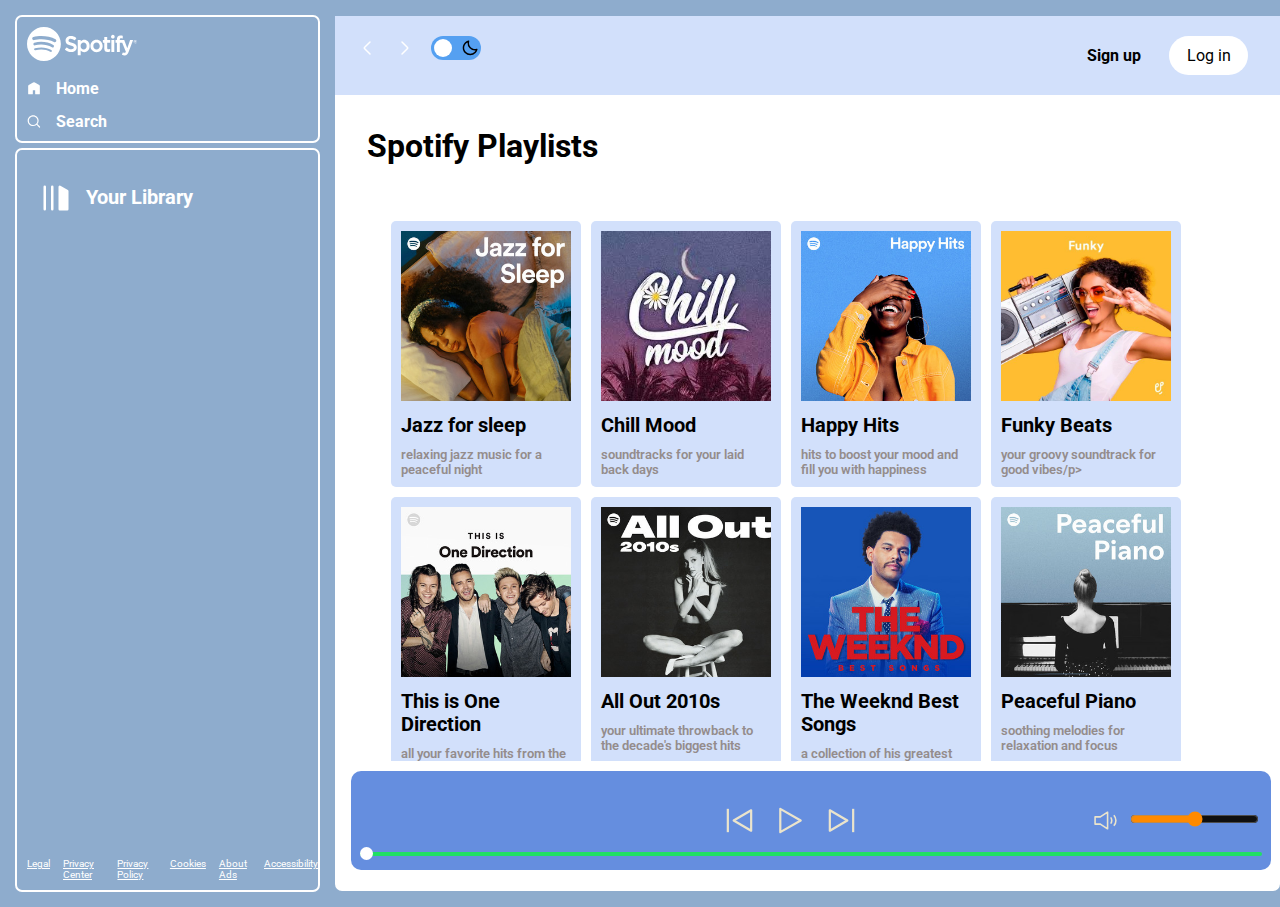
==== index.html @ 8d00a8cb "Add files via upload" ====
<!DOCTYPE html>
<html lang="en">
  <head>
    <meta charset="UTF-8" />
    <meta name="viewport" content="width=device-width, initial-scale=1.0" />
    <link rel="stylesheet" href="style.css" />
    <link rel="stylesheet" href="utility.css" />
    <title>Spotify - Web Player: Music for everyone</title>
  </head>

  <body>
    <div class="container flex bg-black">
      <div class="left">
        <div class="close">
          <img width="30" class="invert" src="close.svg" alt="" />
        </div>
        <div class="home bg-grey rounded m-1 p-1">
          <div class="logo">
            <img width="110" class="invert" src="logo.svg" alt="" />
          </div>
          <ul>
            <li><img class="invert" src="home.svg" alt="home" />Home</li>
            <li><img class="invert" src="search.svg" alt="Search" />Search</li>
          </ul>
        </div>

        <div class="library bg-grey rounded m-1 p-1">
          <div class="heading">
            <img class="invert" src="playlist.svg" alt="" />
            <h2>Your Library</h2>
          </div>

          <div class="songList">
            <ul></ul>
          </div>

          <div class="footer">
            <div>
              <a href="https://www.spotify.com/jp/legal/"><span>Legal</span></a>
            </div>
            <div>
              <a href="https://www.spotify.com/jp/privacy/"
                ><span>Privacy Center</span></a
              >
            </div>
            <div>
              <a href="https://www.spotify.com/jp/legal/privacy-policy/"
                ><span>Privacy Policy</span></a
              >
            </div>
            <div>
              <a href="https://www.spotify.com/jp/legal/cookies-policy/"
                ><span>Cookies</span></a
              >
            </div>
            <div>
              <a href="https://www.spotify.com/jp/legal/privacy-policy/#s3"
                ><span>About Ads</span></a
              >
            </div>
            <div>
              <a href="https://www.spotify.com/jp/accessibility/"
                ><span>Accessibility</span></a
              >
            </div>
          </div>
        </div>
      </div>
      <div class="right bg-grey rounded">
        <div class="header">
          <div class="nav">
            <div class="hamburgerContainer">
              <img
                width="40"
                class="invert hamburger"
                src="hamburger.svg"
                alt=""
              />
              <svg
                width="24"
                height="24"
                viewBox="0 0 24 24"
                fill="none"
                xmlns="http://www.w3.org/2000/svg"
              >
                <path
                  d="M15 6L9.70711 11.2929C9.37377 11.6262 9.20711 11.7929 9.20711 12C9.20711 12.2071 9.37377 12.3738 9.70711 12.7071L15 18"
                  stroke="#ffffff"
                  stroke-width="1.5"
                  stroke-linecap="round"
                  stroke-linejoin="round"
                />
              </svg>
              <svg
                width="24"
                height="24"
                viewBox="0 0 24 24"
                fill="none"
                xmlns="http://www.w3.org/2000/svg"
              >
                <path
                  d="M9 18L14.2929 12.7071C14.6262 12.3738 14.7929 12.2071 14.7929 12C14.7929 11.7929 14.6262 11.6262 14.2929 11.2929L9 6"
                  stroke="#ffffff"
                  stroke-width="1.5"
                  stroke-linecap="round"
                  stroke-linejoin="round"
                />
              </svg>
              <div class="toggle-container">
                <button class="toggle-button" onclick="toggleButton()">
                  <span class="toggle-icon toggle-left"
                    ><svg
                      stroke="currentColor"
                      fill="var(--text-color)"
                      stroke-width="0"
                      viewBox="0 0 24 24"
                      height="18px"
                      width="18px"
                      xmlns="http://www.w3.org/2000/svg"
                    >
                      <path
                        d="M6.993 12c0 2.761 2.246 5.007 5.007 5.007s5.007-2.246 5.007-5.007S14.761 6.993 12 6.993 6.993 9.239 6.993 12zM12 8.993c1.658 0 3.007 1.349 3.007 3.007S13.658 15.007 12 15.007 8.993 13.658 8.993 12 10.342 8.993 12 8.993zM10.998 19h2v3h-2zm0-17h2v3h-2zm-9 9h3v2h-3zm17 0h3v2h-3zM4.219 18.363l2.12-2.122 1.415 1.414-2.12 2.122zM16.24 6.344l2.122-2.122 1.414 1.414-2.122 2.122zM6.342 7.759 4.22 5.637l1.415-1.414 2.12 2.122zm13.434 10.605-1.414 1.414-2.122-2.122 1.414-1.414z"
                      ></path></svg
                  ></span>
                  <span class="toggle-icon toggle-right"
                    ><svg
                      stroke="currentColor"
                      fill="var(--background-color)"
                      stroke-width="0"
                      viewBox="0 0 24 24"
                      height="18px"
                      width="18px"
                      xmlns="http://www.w3.org/2000/svg"
                    >
                      <path
                        d="M20.742 13.045a8.088 8.088 0 0 1-2.077.271c-2.135 0-4.14-.83-5.646-2.336a8.025 8.025 0 0 1-2.064-7.723A1 1 0 0 0 9.73 2.034a10.014 10.014 0 0 0-4.489 2.582c-3.898 3.898-3.898 10.243 0 14.143a9.937 9.937 0 0 0 7.072 2.93 9.93 9.93 0 0 0 7.07-2.929 10.007 10.007 0 0 0 2.583-4.491 1.001 1.001 0 0 0-1.224-1.224zm-2.772 4.301a7.947 7.947 0 0 1-5.656 2.343 7.953 7.953 0 0 1-5.658-2.344c-3.118-3.119-3.118-8.195 0-11.314a7.923 7.923 0 0 1 2.06-1.483 10.027 10.027 0 0 0 2.89 7.848 9.972 9.972 0 0 0 7.848 2.891 8.036 8.036 0 0 1-1.484 2.059z"
                      ></path></svg
                  ></span>
                  <span class="toggle-circle"></span>
                </button>
              </div>
            </div>
          </div>

          <div class="buttons">
            <button class="signupbtn"><a href="index1.html">Sign up</a></button>
            <button class="loginbtn"><a href="index1.html">Log in</a></button>
          </div>
        </div>
        <div class="spotifyPlaylists">
          <h1>Spotify Playlists</h1>
          <div class="cardContainer">
            <div data.folder="ncs" class="card">
              <class class="image-wrapper">
                <div class="play">
                  <svg
                    width="42"
                    height="42"
                    viewBox="0 0 42 42"
                    xmlns="http://www.w3.org/2000/svg"
                  >
                    <!-- Circular background with #1fdf64 color -->
                    <circle cx="21" cy="21" r="21" fill="#1fdf64" />

                    <!-- Larger solid black play button -->
                    <path d="M13 29V13L30 21L13 29Z" fill="black" />
                  </svg>
                </div>
                <img src="cover.jpg" alt="image" />
              </class>

              <h2>Jazz for sleep</h2>
              <p>relaxing jazz music for a peaceful night</p>
            </div>

            <div data.folder="cs" class="card">
              <class class="image-wrapper">
                <div class="play">
                  <svg
                    width="42"
                    height="42"
                    viewBox="0 0 42 42"
                    xmlns="http://www.w3.org/2000/svg"
                  >
                    <circle cx="21" cy="21" r="21" fill="#1fdf64" />

                    <path d="M13 29V13L30 21L13 29Z" fill="black" />
                  </svg>
                </div>
                <img src="cover (3).jpg" alt="image" />
              </class>

              <h2>Chill Mood</h2>
              <p>soundtracks for your laid back days</p>
            </div>

            <div data.folder="ncs2" class="card">
              <class class="image-wrapper">
                <div class="play">
                  <svg
                    width="42"
                    height="42"
                    viewBox="0 0 42 42"
                    xmlns="http://www.w3.org/2000/svg"
                  >
                    <circle cx="21" cy="21" r="21" fill="#1fdf64" />

                    <path d="M13 29V13L30 21L13 29Z" fill="black" />
                  </svg>
                </div>
                <img src="cover (9).jpg" alt="image" />
              </class>
              <h2>Happy Hits</h2>
              <p>hits to boost your mood and fill you with happiness</p>
            </div>

            <div data.folder="cs2" class="card">
              <class class="image-wrapper">
                <div class="play">
                  <svg
                    width="42"
                    height="42"
                    viewBox="0 0 42 42"
                    xmlns="http://www.w3.org/2000/svg"
                  >
                    <circle cx="21" cy="21" r="21" fill="#1fdf64" />

                    <path d="M13 29V13L30 21L13 29Z" fill="black" />
                  </svg>
                </div>
                <img src="cover (6).jpg" alt="image" />
              </class>

              <h2>Funky Beats</h2>
              <p>your groovy soundtrack for good vibes/p></p>
            </div>

            <div data.folder="ncs3" class="card">
              <class class="image-wrapper">
                <div class="play">
                  <svg
                    width="42"
                    height="42"
                    viewBox="0 0 42 42"
                    xmlns="http://www.w3.org/2000/svg"
                  >
                    <circle cx="21" cy="21" r="21" fill="#1fdf64" />

                    <path d="M13 29V13L30 21L13 29Z" fill="black" />
                  </svg>
                </div>
                <img src="oneD.jpeg" alt="image" />
              </class>

              <h2>This is One Direction</h2>
              <p>all your favorite hits from the iconic band</p>
            </div>

            <div data.folder="cs3" class="card">
              <class class="image-wrapper">
                <div class="play">
                  <svg
                    width="42"
                    height="42"
                    viewBox="0 0 42 42"
                    xmlns="http://www.w3.org/2000/svg"
                  >
                    <circle cx="21" cy="21" r="21" fill="#1fdf64" />

                    <path d="M13 29V13L30 21L13 29Z" fill="black" />
                  </svg>
                </div>
                <img src="allOut2010.jpeg" alt="image" />
              </class>

              <h2>All Out 2010s</h2>
              <p>your ultimate throwback to the decade's biggest hits</p>
            </div>

            <div data.folder="ncs4" class="card">
              <class class="image-wrapper">
                <div class="play">
                  <svg
                    width="42"
                    height="42"
                    viewBox="0 0 42 42"
                    xmlns="http://www.w3.org/2000/svg"
                  >
                    <circle cx="21" cy="21" r="21" fill="#1fdf64" />

                    <path d="M13 29V13L30 21L13 29Z" fill="black" />
                  </svg>
                </div>
                <img src="weeknd.jpeg" alt="image" />
              </class>

              <h2>The Weeknd Best Songs</h2>
              <p>a collection of his greatest hits and unforgettable tracks</p>
            </div>

            <div data.folder="cs4" class="card">
              <class class="image-wrapper">
                <div class="play">
                  <svg
                    width="42"
                    height="42"
                    viewBox="0 0 42 42"
                    xmlns="http://www.w3.org/2000/svg"
                  >
                    <circle cx="21" cy="21" r="21" fill="#1fdf64" />

                    <path d="M13 29V13L30 21L13 29Z" fill="black" />
                  </svg>
                </div>
                <img src="piano.jpeg" alt="image" />
              </class>

              <h2>Peaceful Piano</h2>
              <p>soothing melodies for relaxation and focus</p>
            </div>

            <div data.folder="ncs5" class="card">
              <class class="image-wrapper">
                <div class="play">
                  <svg
                    width="42"
                    height="42"
                    viewBox="0 0 42 42"
                    xmlns="http://www.w3.org/2000/svg"
                  >
                    <circle cx="21" cy="21" r="21" fill="#1fdf64" />

                    <path d="M13 29V13L30 21L13 29Z" fill="black" />
                  </svg>
                </div>
                <img src="cover(12).jpeg" alt="image" />
              </class>

              <h2>Jazz in the Background</h2>
              <p>perfect background for your moments</p>
            </div>

            <div data.folder="cs5" class="card">
              <class class="image-wrapper">
                <div class="play">
                  <svg
                    width="42"
                    height="42"
                    viewBox="0 0 42 42"
                    xmlns="http://www.w3.org/2000/svg"
                  >
                    <circle cx="21" cy="21" r="21" fill="#1fdf64" />

                    <path d="M13 29V13L30 21L13 29Z" fill="black" />
                  </svg>
                </div>
                <img src="cover (10).jpg" alt="image" />
              </class>

              <h2>Karan Aujla Essentials</h2>
              <p>punjabi beats for every mood</p>
            </div>
          </div>
          <div class="playbar">
            <div class="seekbar">
              <div class="circle"></div>
            </div>
            <div class="abovebar">
              <div class="songinfo"></div>
              <div class="songbuttons">
                <img width="35" id="previous" src="prevsong.svg" alt="" />
                <img width="35" id="play" src="play.svg" alt="" />
                <img width="35" id="next" src="nextsong.svg" alt="" />
              </div>
              <div class="timevol">
                <div class="songtime"></div>
                <div class="volume">
                  <img width="25" src="volume.svg" alt="" />
                  <div class="range">
                    <input type="range" name="volume" id="" />
                  </div>
                </div>
              </div>
            </div>
          </div>
        </div>
      </div>
    </div>
    <script src="script.js"></script>
  </body>
</html>
---- style.css ----
@import url('https://fonts.googleapis.com/css2?family=Lato:wght@700&family=Roboto:ital,wght@0,100;0,300;0,400;0,500;0,700;0,900;1,100;1,300;1,400;1,500;1,700;1,900&display=swap');



.dark-theme body {
    background-color: #141b34;
    color: #ffffff;
}

.dark-theme .header {
    background-color: #363636;
}

.dark-theme .right {
    background-color: #1e1e1e;
}

.dark-theme .left {
    background-color: #121212;
}
.dark-theme .home {
    border: 2px solid #d1d1d1;
}
.dark-theme .library {
    border: 2px solid #d1d1d1;
}
.dark-theme .container {
   background-color: #1e1e1e;
}
.dark-theme .signupbtn {
   background-color: #363636;
}
.dark-theme .signupbtn a{
    color: white;
}
.dark-theme .loginbtn {
    border: 2px solid #d1d1d1;
}
.dark-theme .home .heading{
    font-weight: bold
}
.light-theme .home .heading{
    font-weight: bold
}
.light-theme .footer a{
    color: white;
}

.dark-theme .footer{
    display: flex;
    font-size: 10px;
    color: grey;
    gap: 13px;
    position: absolute;
    bottom: 0;
    padding: 10px 0;
}



.dark-theme .card {
    font-size: small;
    font-weight: 600;
    background-color: #2a2a2a;
    color: #d1d1d1;
}

.dark-theme .card:hover {
    background-color: #3a3a3a;
}

.toggle-container {
    display: inline-block;
}

.light-theme .toggle-button{
    background-color: #55a0f1;
}

.toggle-button {
    width: 50px;
    height: 24px;
    background-color: rgb(199, 199, 199);
    border: none;
    border-radius: 12px;
    position: relative;
    cursor: pointer;
    display: flex;
    align-items: center;
    justify-content: space-between;
    padding: 2px;
}


.toggle-icon {
    display: flex;
    align-items: center;
    justify-content: center;
}


.toggle-circle {
    background-color: #fff;
    width: 18px;
    height: 18px;
    border-radius: 50%;
    position: absolute;
    top: 3px;
    left: 3px;
    transition: transform 0.3s;
}


.toggle-button.active {
    background-color: #ddd; 
}

.toggle-button.active .toggle-circle {
    transform: translateX(26px); 
}



.light-theme body {
    background-color: #ffffff;
    color: #000000;
}


.light-theme .hamburger {
    color: #000000;
}

.light-theme .header {
    background-color: #D2E0FB;
    color: #000000;
}

.light-theme .right {
    background-color: #f0f0f0;
}
.light-theme .left {
    background-color: white;
}


.light-theme .library::-webkit-scrollbar {
    width: 12px; 
}

.light-theme .library::-webkit-scrollbar-track {
    background: #f1f1f1; 
}

.light-theme .library::-webkit-scrollbar-thumb {
    background: #007bff; 
    border-radius: 6px; 
}

.light-theme .library::-webkit-scrollbar-thumb:hover {
    background: #0056b3; 
}


.light-theme .library {
    scrollbar-width: thin; 
    scrollbar-color: #ffffff #8EACCD; 
}

body.dark-theme {
    background-color: #141b34;
    color: #ffffff;
}

.light-theme .left, .light-theme .home, .light-theme .library, .light-theme .container  {
    background-color: #8EACCD;
} 

.light-theme .cardContainer{
   max-height: 60vh;
}

.light-theme .songList ul li{
    background-color: #8EACCD;
    border: 2px solid white;
    cursor: pointer;
}
.light-theme .home{
    background-color: #8EACCD;
    border: 2px solid white;
}
.light-theme .library{
    background-color: #8EACCD;
    border: 2px solid white;
}
.light-theme .songList ul li:hover{
    background-color: #5e93fb;
    cursor: pointer;
    --a: 1;
}

.light-theme .playbar{
    background-color: #9a7120;
}

.light-theme .signupbtn a:hover{
    color:#0c58f1;
}
.light-theme .loginbtn{
    border: none;
}
.light-theme .loginbtn:hover{
    background-color: #97b5ef;
}

.light-theme .card{
    font-size: small;
    font-weight: 600;
    background-color: #D2E0FB ;
}
.light-theme .card p{
    color: #948c8c ; ;
}


.light-theme .card:hover{
    background-color: #50a5ff;
    cursor: pointer;
}
.light-theme .card:hover p{
    color: white;
}
.light-theme .signupbtn{
    color: black;
    background-color: #D2E0FB;
}
.light-theme .right{
    color: black;
    background-color: white;
}




:root{
    --a:0;
}
* {
    margin: 0;
    padding: 0;
    font-family: 'Roboto', sans-serif;
}

.close {
    display: none;
    cursor: pointer;
}



.left {
    width: 25vw;
    padding: 10px;
}

.right {
    width: 75vw;
}



.home ul li {
    display: flex;
    gap: 15px;
    width: 14px;
    list-style: none;
    padding-top: 14px;
    font-weight: bold;
}

.heading {
    display: flex;
    gap: 15px;
    width: 100%;
    padding-top: 14px;
    padding: 23px 14px;
    font-weight: bold;
    align-items: center;
    font-size: 13px;
}

.heading img {
    width: 30px;
}

.library {
    min-height: 80vh;
    position: relative;
}

.footer {
    display: flex;
    font-size: 10px;
    color: grey;
    gap: 13px;
    position: absolute;
    bottom: 0;
    padding: 10px 0;

}

.footer a {
    color: grey;
}

.right {
    margin: 16px 0;
    position: relative;
}

.header {
    display: flex;
    justify-content: space-between;
    background-color: rgb(34 34 34);
}

.header>* {
    padding: 20px;
}

.spotifyPlaylists {
    padding: 16px;
}

.spotifyPlaylists h1 {
    padding: 16px;
}

.cardContainer {
    margin: 40px;
    display: flex;
    gap: 10px;
    flex-wrap: wrap;
    overflow-y: auto;
    max-height: 60vh; 
}

.cardContainer::-webkit-scrollbar {
    display: none; 
}

.card {
    width: 170px;
    padding: 10px;
    border-radius: 5px;
    background-color: #121212;
    position: relative;
    transition: all .5s;
}
.card:hover{
    background-color: #252525;
    cursor: pointer;
    --a: 1;
}

.card>* {
    padding-top: 10px;
}

.card img {
    width: 100%;
    object-fit: contain;
}

.card p{
    color:#848282 ;
    font-size: small;
    font-weight: 600;
}

.play {
    width: 28px;
    height: 28px;
    background-color: #1fdf64;
    border-radius: 50%;
    padding: 4px;
    display: flex;
    align-items: center;
    justify-content: center;
    position: absolute;
    opacity: 0;
    transition: all 0.3s ease-out;
    bottom: -10px; 
    right: -8%;
    transform: translateX(-50%);
  }

  .image-wrapper {
    position: relative;
    width: 100%;
    overflow: hidden; 
  }
  
  .card:hover .play {
    bottom: 10px; 
    opacity: 1; 
  }
  
.buttons>* {
    margin: 0 12px;
}
.signupbtn a{
    text-decoration: none;
    color: #000000;
}
.loginbtn a{
    text-decoration: none;
    color: #000000;
}
.signupbtn {
    background-color: rgb(34 34 34);
    color: rgb(156, 148, 148);
    font-weight: bold;
    border: none;
    outline: none;
    cursor: pointer;
    font-size: 16px;
}

.signupbtn a:hover {
    font-size: 17px;
}

.loginbtn {
    background-color: white;
    border-radius: 21px;
    color: black;
    padding: 10px;
    width: 79px;
    cursor: pointer;
    font-size: 16px;
}

.loginbtn:hover {
    font-weight: bold;
    font-size: 17px;
}


.playbar {
    display: flex;
    justify-content: center;
    align-items: center;
    position: fixed;
    bottom: 30px;
    filter: invert(1);
    background: #e2d9d9;
    border-radius: 10px;
    width: 90%;
    padding: 12px;
    width: 70vw;
    min-height: 40px;
}

.songbuttons {
    display: flex;
    justify-content: center;
    gap: 16px;
}

.songList {
    height: 544px;
    overflow: auto;
    margin-bottom: 44px;
}

.hamburger {
    display: none;
    cursor: pointer;
}

.hamburgerContainer {
    display: flex;
    justify-content: center;
    align-items: center;
    gap: 14px;
}

.songList ul {
    padding: 0 12px;
}

.songList ul li {
    list-style-type: decimal;
    display: flex;
    justify-content: space-between;
    gap: 12px;
    cursor: pointer;
    padding: 12px 0;
    border: 1px solid rgba(146, 143, 143, 0.491);
    margin: 12px 0;
    padding: 13px;
    border-radius: 5px;
}

.songList ul li:hover{
    background-color: #252525;
    cursor: pointer;
    --a: 1;
}


.songList .info {
    padding: 12px 0px;
    font-size: 13px;
    width: 344px;
}

.info div {
    word-break: break-all;
}

.playnow {
    display: flex;
    justify-content: center;
    align-items: center;
}

.playnow span {
    font-size: 15px;
    width: 64px;
    padding: 12px;
}

.seekbar {
    filter: none;
    height: 4px;
    width: 98%;
    background: #e0209b;
    border-radius: 10px;
    position: absolute;
    bottom: 8px;
    margin: 6px;
    cursor: pointer;
}

.circle {
    width: 13px;
    height: 13px;
    border-radius: 13px;
    background-color: black;
    position: relative;
    bottom: 5px;
    left: 0%;
    transition: left 0.5s;
}

.songbuttons img {
    cursor: pointer;
}

.timevol {
    display: flex;
    justify-content: space-evenly;
    align-items: center;
}


.songinfo {
    color: black;
    padding: 0 12px;
    width: 250px;
}

.songtime {
    width: 125px;
    color: black;
    padding: 0 12px;
}


.volume {
    display: flex;
    justify-content: center;
    align-items: center;
    gap: 12px;
    cursor: pointer;
}
.range input{
    cursor: pointer;

}

.abovebar {
    display: flex;
    justify-content: space-between;
    margin: 20px 0;
    width: 100%;
}

@media (max-width: 1200px) {
    .left {
        position: absolute;
        left: -130%;
        transition: all .3s;
        z-index: 1;
        width: 373px;
        background-color: black;
        padding: 0;
        height: 100vh;
        position: fixed;
        top: 0;
    }

    .songinfo,
    .songtime {
        width: auto;
    }

    .left .close {
        position: absolute;
        right: 31px;
        top: 25px;
        width: 29px;
    }

    .timevol {
        display: flex;
        justify-content: space-evenly;
        align-items: center;
        flex-direction: column;
        gap: 13px;
    }

    .right {
        width: 100vw;
    }

    .playbar {
        width: calc(100vw - 75px); 
    }

    .seekbar {
        width: calc(100vw - 120px);
    }

    .hamburger {
        display: block;
    }

    .right {
        margin: 0;
    }

    .card {
        width: 55vw;
    }

    .cardContainer {
        margin: 0;
        justify-content: center; 
    }

    .close {
        display: block;
    }

    .abovebar {
        flex-direction: column;
        gap: 23px;
        align-items: center;
    }

    .cardContainer {
        max-height: unset;
        overflow-y: unset;
        margin-bottom: 35vh;
    }

    .playbar{
        right: 25px;
    }
}

@media (max-width: 500px) {
    .card {
        width: 100%;
    }

    .header>* {
        padding: 2px;
    }

    .buttons>* {
        margin: 0 6px;
    }

    .header{
        padding: 7px;
    }

    .spotifyPlaylists h1 {
        padding: 4px;
    }

    .library{
        height: 85vh;
    }

    .left{ 
        width: 100vw;
    }
}

.light-theme .artist-info {
    font-size: 0.9rem; 
    color: #e3dede;
}
.dark-theme .artist-info {
    font-size: 0.9rem; 
    color: #e0209b;
}
---- utility.css ----
.border{
    border: 2px solid  red;
    margin: 3px;
}

.flex{
    display: flex;
}

.justify-center{
    justify-content: center;
}

.items-center{
    align-items: center;
}

.bg-black{
    background-color: black;
    color: white;
}

.invert{
    filter: invert(1);
}

.bg-grey{
    background-color: #121212;
}

.rounded{
    border-radius: 7px;
}

.m-1{
    margin: 5px;
}

.p-1{
    padding: 10px;
}



::-webkit-scrollbar {
    width: 12px;
  }
  
  ::-webkit-scrollbar-thumb {
    background-color: #333; 
    border-radius: 6px;
  }
  
  ::-webkit-scrollbar-track {
    background-color: #222; 
  }
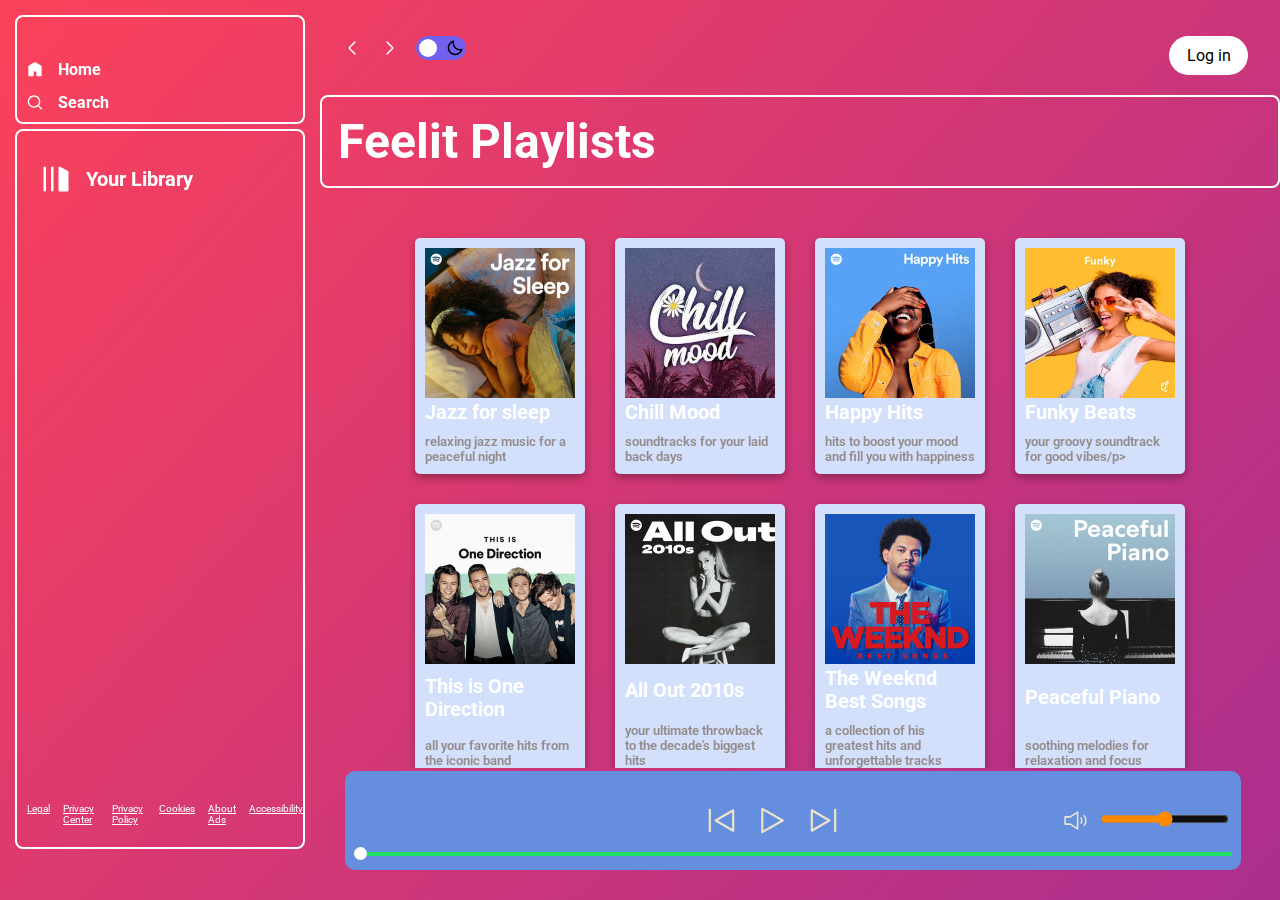
==== commit 181549c9: "Update index.html" ====
--- a/index.html
+++ b/index.html
@@ -5,18 +5,201 @@
     <meta name="viewport" content="width=device-width, initial-scale=1.0" />
     <link rel="stylesheet" href="style.css" />
     <link rel="stylesheet" href="utility.css" />
-    <title>Spotify - Web Player: Music for everyone</title>
+    <link rel="icon" href="FavLogo.svg" type="image/x-icon" />
+    <title>Feelit - Music Player you always needed!</title>
+    
+    <style>
+      /* Reset CSS for a clean slate */
+      * {
+        margin: 0;
+        padding: 0;
+        box-sizing: border-box;
+      }
+
+      html,
+      body {
+        height: 100%; /* Full height for html and body */
+        overflow-x: hidden; /* Prevent horizontal overflow */
+      }
+
+      /* Light Theme Background Animation */
+      body.light-theme {
+        position: relative;
+        min-height: 100vh; /* Ensure the body has full viewport height */
+      }
+
+      /* Background Style */
+      body.light-theme .background {
+        background: linear-gradient(132deg, #fc415a, #591bc5, #212335);
+        background-size: 400% 400%;
+        animation: Gradient 15s ease infinite;
+        position: fixed; /* Fixed to the viewport */
+        top: 0;
+        left: 0;
+        height: 100%; /* Full height */
+        width: 100%; /* Full width */
+        z-index: 1; /* Ensure background is behind content */
+      }
+
+      /* Cube Styles */
+      body.light-theme .cube {
+        position: absolute;
+        width: 10px;
+        height: 10px;
+        border: solid 1px #d7d4e4;
+        transform-origin: top left;
+        transform: scale(0) rotate(0deg) translate(-50%, -50%);
+        animation: cube 12s ease-in forwards infinite;
+        z-index: 2; /* Above background but below main content */
+      }
+
+      /* Cube Animation Delay and Positioning */
+      body.light-theme .cube:nth-child(2n) {
+        border-color: #fff;
+      }
+
+      body.light-theme .cube:nth-child(2) {
+        animation-delay: 2s;
+        left: 25vw;
+        top: 40vh;
+      }
+
+      body.light-theme .cube:nth-child(3) {
+        animation-delay: 4s;
+        left: 75vw;
+        top: 50vh;
+      }
+
+      body.light-theme .cube:nth-child(4) {
+        animation-delay: 6s;
+        left: 90vw;
+        top: 10vh;
+      }
+
+      body.light-theme .cube:nth-child(5) {
+        animation-delay: 8s;
+        left: 10vw;
+        top: 85vh;
+      }
+
+      body.light-theme .cube:nth-child(6) {
+        animation-delay: 10s;
+        left: 50vw;
+        top: 10vh;
+      }
+
+      /* Content Layering */
+      .content {
+        position: relative;
+        z-index: 3; /* Ensure content is above the background */
+        padding: 20px; /* General padding for content */
+      }
+
+      .light-theme .left .library,
+      .light-theme .left .home,
+      .light-theme .right .header,
+      .light-theme .right h1,
+      .light-theme .cardContainer {
+        color: white;
+        background: transparent; /* Semi-transparent white background */
+        position: relative;
+        z-index: 3; /* Ensure content is above the background and cubes */
+        border-radius: 8px; /* Optional: round corners for aesthetics */
+      }
+
+      /* Add some padding for the header */
+
+      /* Animate Background */
+      @keyframes Gradient {
+        0% {
+          background-position: 0% 50%;
+        }
+        50% {
+          background-position: 100% 50%;
+        }
+        100% {
+          background-position: 0% 50%;
+        }
+      }
+
+      /* Animate Cube */
+      @keyframes cube {
+        from {
+          transform: scale(0) rotate(0deg) translate(-50%, -50%);
+          opacity: 1;
+        }
+        to {
+          transform: scale(20) rotate(960deg) translate(-50%, -50%);
+          opacity: 0;
+        }
+      }
+    </style>
+
+    <style>
+      /* Basic Reset */
+      * {
+        margin: 0;
+        padding: 0;
+        box-sizing: border-box;
+      }
+
+      /* Make the video fill the entire screen */
+      .video-background {
+        position: fixed;
+        top: 0;
+        left: 0;
+        min-width: 100%;
+        min-height: 100%;
+        z-index: 1; /* Behind the content */
+      }
+      .dark-theme .left .library {
+        z-index: 2;
+        background: rgba(0, 0, 0, 0.6);
+      }
+      .dark-theme .left .home {
+        background: rgba(0, 0, 0, 0.6);
+        position: relative;
+        z-index: 2;
+      }
+      .dark-theme .right .header {
+        background: rgba(0, 0, 0, 0.6);
+        position: relative;
+        z-index: 2;
+      }
+      .dark-theme .right h1 {
+        background: rgba(0, 0, 0, 0.6);
+        position: relative;
+        z-index: 2;
+      }
+      .dark-theme .cardContainer {
+        background: rgba(0, 0, 0, 0.6);
+        position: relative;
+        z-index: 2;
+      }
+    </style>
   </head>
 
   <body>
-    <div class="container flex bg-black">
+    <video class="video-background" autoplay loop muted>
+      <source src="spacebg.mp4" type="video/mp4" />
+      Your browser does not support the video tag.
+    </video>
+    <div class="background">
+      <div class="cube"></div>
+      <div class="cube"></div>
+      <div class="cube"></div>
+      <div class="cube"></div>
+      <div class="cube"></div>
+    </div>
+
+    <div class="container flex">
       <div class="left">
         <div class="close">
           <img width="30" class="invert" src="close.svg" alt="" />
         </div>
         <div class="home bg-grey rounded m-1 p-1">
           <div class="logo">
-            <img width="110" class="invert" src="logo.svg" alt="" />
+            <img width="200" class="invert" src="Feelit.svg" alt="" />
           </div>
           <ul>
             <li><img class="invert" src="home.svg" alt="home" />Home</li>
@@ -143,12 +326,11 @@
           </div>
 
           <div class="buttons">
-            <button class="signupbtn"><a href="index1.html">Sign up</a></button>
             <button class="loginbtn"><a href="index1.html">Log in</a></button>
           </div>
         </div>
-        <div class="spotifyPlaylists">
-          <h1>Spotify Playlists</h1>
+        <div class="feelitPlaylists">
+          <h1>Feelit Playlists</h1>
           <div class="cardContainer">
             <div data.folder="ncs" class="card">
               <class class="image-wrapper">
@@ -368,16 +550,21 @@
             <div class="abovebar">
               <div class="songinfo"></div>
               <div class="songbuttons">
-                <img width="35" id="previous" src="prevsong.svg" alt="" />
-                <img width="35" id="play" src="play.svg" alt="" />
-                <img width="35" id="next" src="nextsong.svg" alt="" />
+                <img
+                  width="35"
+                  id="previous"
+                  src="prevsong.svg"
+                  alt="Previous Song"
+                />
+                <img width="35" id="play" src="play.svg" alt="Play" />
+                <img width="35" id="next" src="nextsong.svg" alt="Next Song" />
               </div>
               <div class="timevol">
                 <div class="songtime"></div>
                 <div class="volume">
-                  <img width="25" src="volume.svg" alt="" />
+                  <img width="25" src="volume.svg" alt="Volume" />
                   <div class="range">
-                    <input type="range" name="volume" id="" />
+                    <input type="range" name="volume" id="volume-control" />
                   </div>
                 </div>
               </div>
--- a/style.css
+++ b/style.css
@@ -43,19 +43,25 @@
     font-weight: bold
 }
 .light-theme .footer a{
+    display: flex;
+    font-size: 9.5px;
+    padding: 12px 0;
     color: white;
 }
 
 .dark-theme .footer{
     display: flex;
-    font-size: 10px;
+    font-size: 9.5px;
     color: grey;
     gap: 13px;
     position: absolute;
     bottom: 0;
-    padding: 10px 0;
-}
-
+    padding: 12px 0;
+}
+
+.dark-theme .feelitPlaylists h1{
+    font-size: 3em;
+}
 
 
 .dark-theme .card {
@@ -74,7 +80,7 @@
 }
 
 .light-theme .toggle-button{
-    background-color: #55a0f1;
+    background-color: #7161EF;
 }
 
 .toggle-button {
@@ -147,24 +153,38 @@
 .light-theme .library::-webkit-scrollbar {
     width: 12px; 
 }
+.dark-theme .video-background-halloween{
+    display: none;
+}
+.light-theme .feelitPlaylists h1{
+    border-radius: 7px;
+    border: 2px solid white;
+    padding: 16px;
+    font-size: 3em;
+    font-weight: bold;
+}
 
 .light-theme .library::-webkit-scrollbar-track {
+    background: #7161EF; 
+}
+
+.light-theme .video-background{
+    display: none;
+}
+
+.light-theme .library::-webkit-scrollbar-thumb {
     background: #f1f1f1; 
-}
-
-.light-theme .library::-webkit-scrollbar-thumb {
-    background: #007bff; 
     border-radius: 6px; 
 }
 
 .light-theme .library::-webkit-scrollbar-thumb:hover {
-    background: #0056b3; 
+    background: #f1f1f1; 
 }
 
 
 .light-theme .library {
     scrollbar-width: thin; 
-    scrollbar-color: #ffffff #8EACCD; 
+    scrollbar-color:#7161EF #ffffff ; 
 }
 
 body.dark-theme {
@@ -178,10 +198,12 @@
 
 .light-theme .cardContainer{
    max-height: 60vh;
+   z-index: 8;
+   background-color: white;
 }
 
 .light-theme .songList ul li{
-    background-color: #8EACCD;
+    background-color: transparent;
     border: 2px solid white;
     cursor: pointer;
 }
@@ -194,7 +216,7 @@
     border: 2px solid white;
 }
 .light-theme .songList ul li:hover{
-    background-color: #5e93fb;
+    background-color: #2f71f5;
     cursor: pointer;
     --a: 1;
 }
@@ -270,12 +292,15 @@
 
 
 .home ul li {
-    display: flex;
+    display: flex; /* Use flexbox for layout */
+    /* align-items: center; Center align items vertically */
     gap: 15px;
-    width: 14px;
+    width: 16px;
     list-style: none;
-    padding-top: 14px;
-    font-weight: bold;
+    padding-top: 14px; /* Add padding on top and bottom */
+    font-weight: bold; /* Bold text */
+    color: white; /* Set text color to white for contrast */
+    z-index: 2; /* Ensure it is above background */
 }
 
 .heading {
@@ -328,25 +353,33 @@
     padding: 20px;
 }
 
-.spotifyPlaylists {
-    padding: 16px;
-}
-
-.spotifyPlaylists h1 {
+.feelitPlaylists h1 {
+    border-radius: 7px;
+    border: 2px solid white;
     padding: 16px;
 }
 
 .cardContainer {
     margin: 40px;
     display: flex;
-    gap: 10px;
+    gap: 30px;
     flex-wrap: wrap;
+    justify-content: center;
     overflow-y: auto;
-    max-height: 60vh; 
+    max-height: 60vh;
+    position: relative; /* Ensures proper stacking context above background */
+    z-index: 8; /* Ensures the cards appear above the animated background */
+    padding: 10px; /* Adds spacing inside the container */
+    background-color: #1e1e1e; /* Optional: Gives a semi-transparent dark background */
+    border-radius: 10px; /* Optional: Adds rounded corners */
 }
 
 .cardContainer::-webkit-scrollbar {
-    display: none; 
+    display: none; /* Hides the scrollbar */
+}
+
+.cardContainer {
+    scrollbar-width: none; /* For Firefox, hides the scrollbar */
 }
 
 .card {
@@ -355,16 +388,18 @@
     border-radius: 5px;
     background-color: #121212;
     position: relative;
-    transition: all .5s;
-}
-.card:hover{
+    transition: all 0.5s;
+    overflow: hidden; /* Prevents any content from spilling out */
+    display: flex;
+    flex-direction: column;
+    justify-content: space-between;
+    box-shadow: 0 4px 8px rgba(0, 0, 0, 0.3); /* Optional: Adds shadow for better visibility */
+}
+
+.card:hover {
     background-color: #252525;
     cursor: pointer;
     --a: 1;
-}
-
-.card>* {
-    padding-top: 10px;
 }
 
 .card img {
@@ -372,13 +407,13 @@
     object-fit: contain;
 }
 
-.card p{
-    color:#848282 ;
+.card p {
+    color: #848282;
     font-size: small;
     font-weight: 600;
 }
 
-.play {
+.card .play {
     width: 28px;
     height: 28px;
     background-color: #1fdf64;
@@ -393,19 +428,22 @@
     bottom: -10px; 
     right: -8%;
     transform: translateX(-50%);
-  }
-
-  .image-wrapper {
+}
+
+.card .image-wrapper {
     position: relative;
     width: 100%;
-    overflow: hidden; 
-  }
-  
-  .card:hover .play {
+    overflow: hidden; /* Ensures content doesn't overflow */
+}
+
+.card:hover .play {
     bottom: 10px; 
-    opacity: 1; 
-  }
-  
+    opacity: 1; /* Makes the play button visible on hover */
+}
+
+.card p {
+    padding-top: 10px;
+}
 .buttons>* {
     margin: 0 12px;
 }
@@ -454,12 +492,14 @@
     position: fixed;
     bottom: 30px;
     filter: invert(1);
-    background: #e2d9d9;
+    right: 39px;
+    background: #fcb4b4;
     border-radius: 10px;
     width: 90%;
     padding: 12px;
     width: 70vw;
     min-height: 40px;
+    z-index: 10;
 }
 
 .songbuttons {
@@ -720,3 +760,11 @@
     font-size: 0.9rem; 
     color: #e0209b;
 }
+
+.logo img{
+    position: relative;
+    margin: -14px;
+    top: 6px;
+    left: -21px;
+    position: relative;
+}
